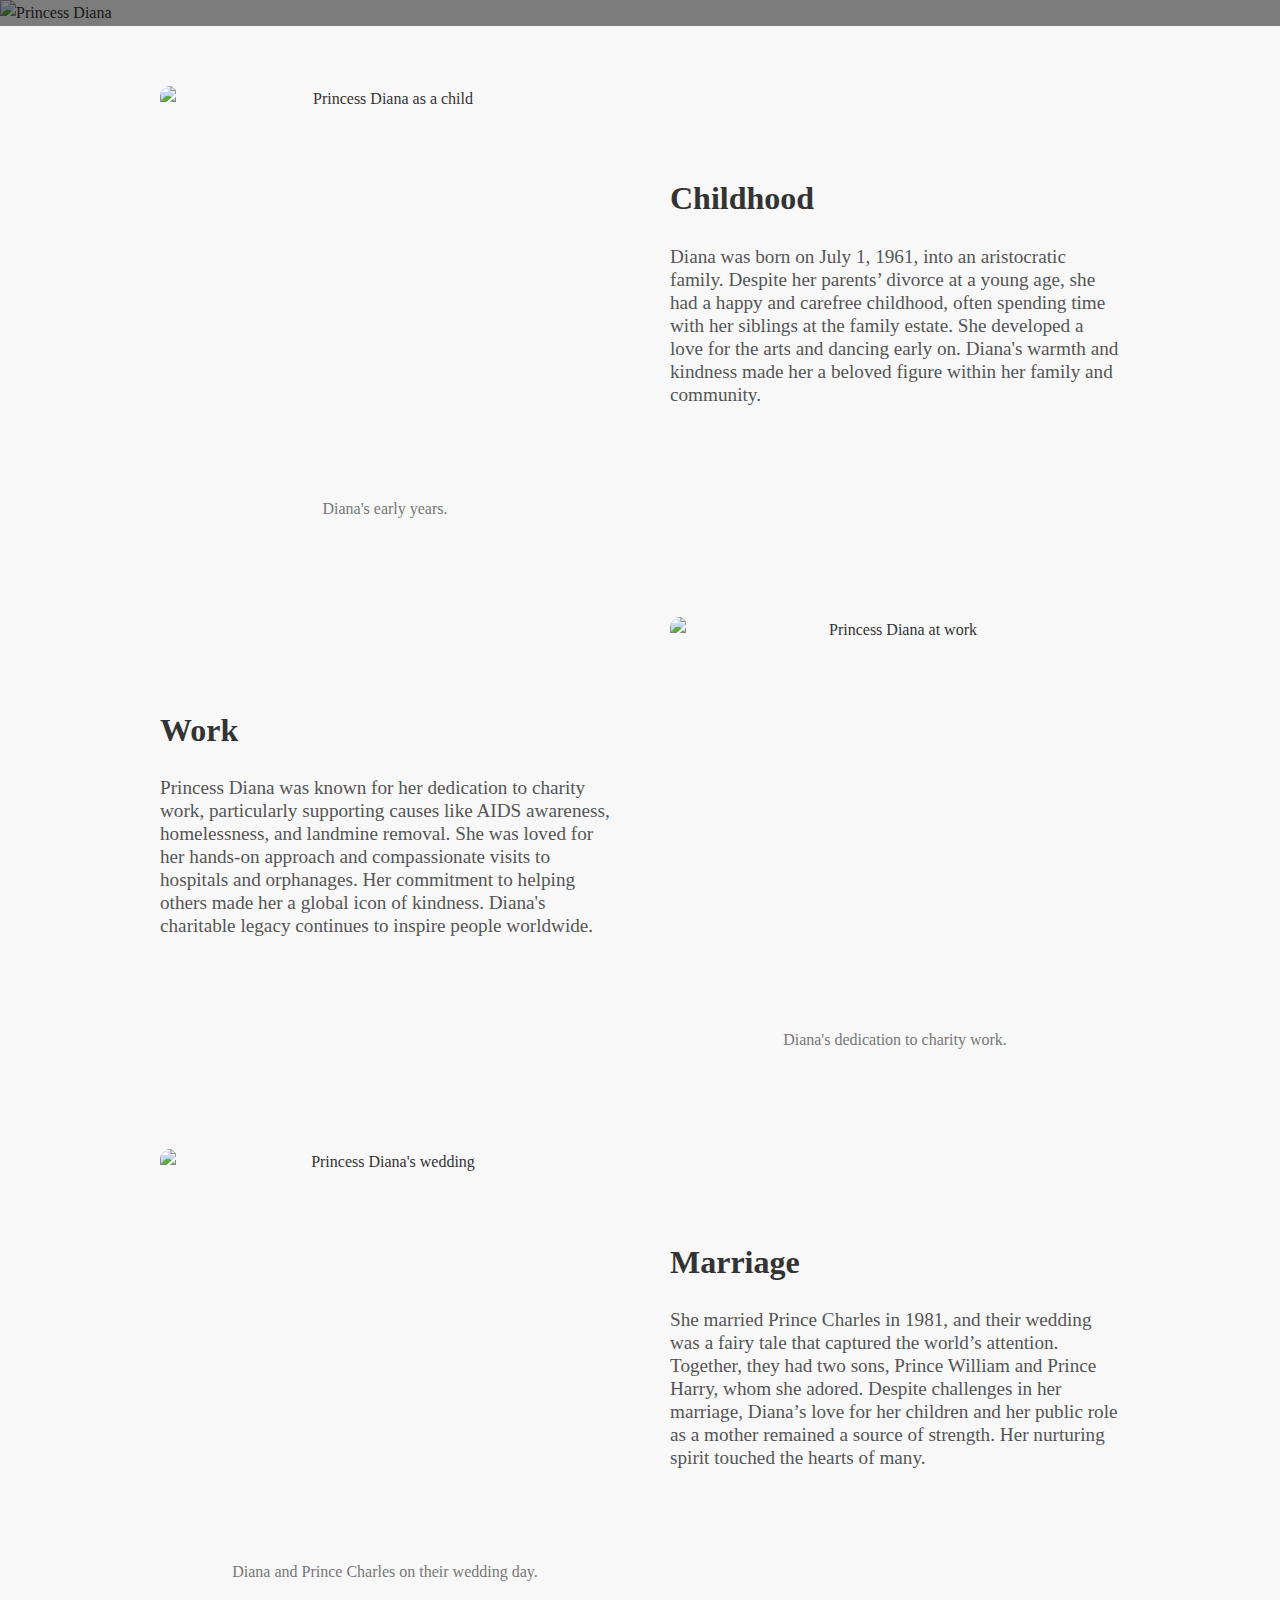
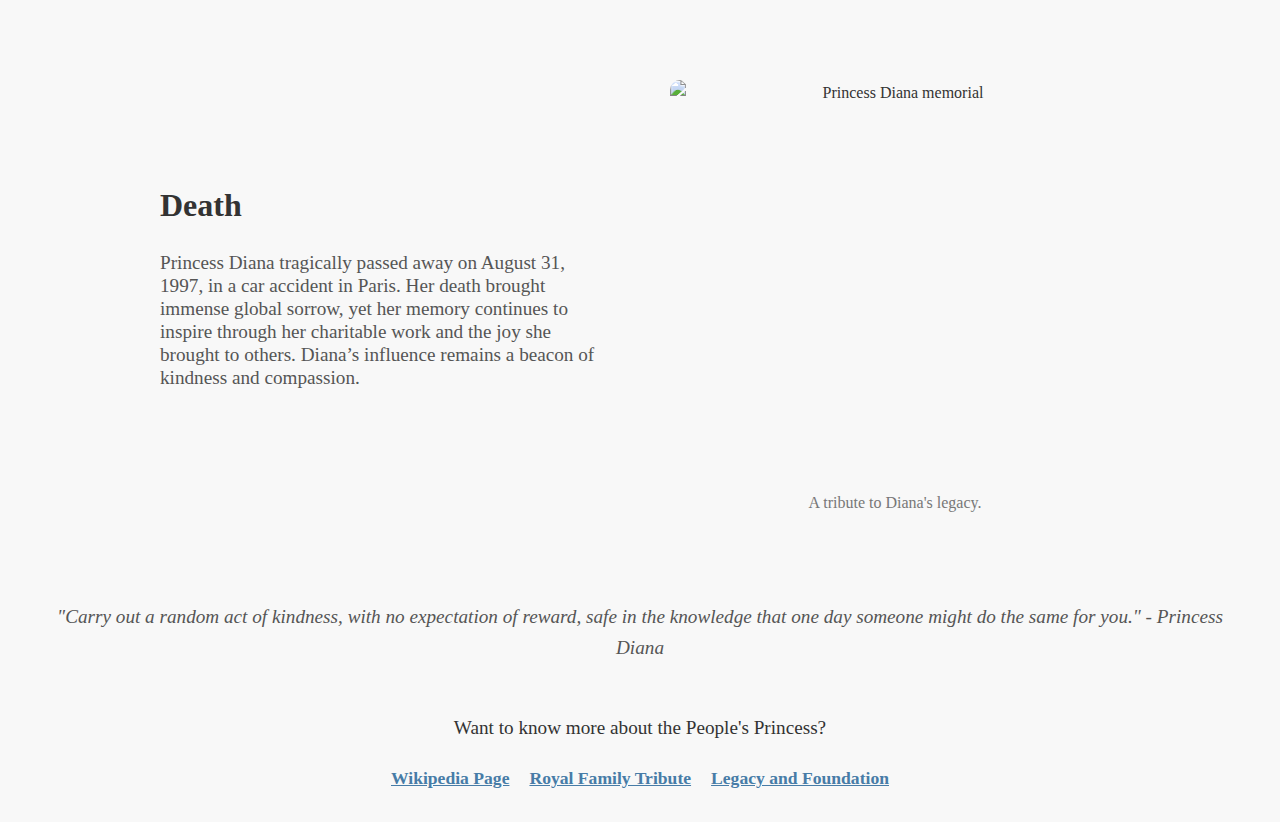
==== Project 2 - Tribute Page/index.html @ 509a227a "Tribute Page" ====
<!-- 
    Pragathi Ilango
    Tribute Page - To Princess Diana
    Part of teh freecodecamp project 2
    Coded on Dec 11, 2024
-->

<!DOCTYPE html>
<html lang="en">
<head>
    <meta charset="UTF-8">
    <meta name="viewport" content="width=device-width, initial-scale=1.0">
    <title>Princess Diana Tribute</title>
    <link rel="stylesheet" href="styles.css">
</head>
<body>
    <main id="main">
        <!-- Hero Section -->
        <section id="hero">
            <img id="image" src="hero-image.jpg" alt="Princess Diana" />
            <div id="overlay">
                <h1 id="title">Princess Diana</h1>
                <p><i> The People's Princess</i></p>
            </div>
        </section>

        <!-- Main Content Sections -->
        <section class="section">
            <div class="content">
                <h2>Childhood</h2>
                <p>Diana was born on July 1, 1961, into an aristocratic family. Despite her parents’ divorce at a young age, she had a happy and carefree childhood, often spending time with her siblings at the family estate. She developed a love for the arts and dancing early on. Diana's warmth and kindness made her a beloved figure within her family and community.</p>
            </div>
             <div id="img-div" class="left">
                <img id="image" src="childhood.jpg" alt="Princess Diana as a child">
                <p id="img-caption">Diana's early years.</p>
            </div>
        </section>

        <section class="section">
            <div class="content">
                <h2>Work</h2>
                <p>Princess Diana was known for her dedication to charity work, particularly supporting causes like AIDS awareness, homelessness, and landmine removal. She was loved for her hands-on approach and compassionate visits to hospitals and orphanages. Her commitment to helping others made her a global icon of kindness. Diana's charitable legacy continues to inspire people worldwide.</p>
            </div>
            <div id="img-div" class="right">
                <img id="image" src="work.jpg" alt="Princess Diana at work">
                <p id="img-caption">Diana's dedication to charity work.</p>
            </div>
        </section>

        <section class="section">
            <div class="content">
                <h2>Marriage</h2>
                <p>She married Prince Charles in 1981, and their wedding was a fairy tale that captured the world’s attention. Together, they had two sons, Prince William and Prince Harry, whom she adored. Despite challenges in her marriage, Diana’s love for her children and her public role as a mother remained a source of strength. Her nurturing spirit touched the hearts of many.</p>
            </div>
            <div id="img-div" class="left">
                <img id="image" src="marriage.jpg" alt="Princess Diana's wedding">
                <p id="img-caption">Diana and Prince Charles on their wedding day.</p>
            </div>
        </section>

        <section class="section">
            <div class="content">
                <h2>Death</h2>
                <p>Princess Diana tragically passed away on August 31, 1997, in a car accident in Paris. Her death brought immense global sorrow, yet her memory continues to inspire through her charitable work and the joy she brought to others. Diana’s influence remains a beacon of kindness and compassion.</p>
            </div>
            <div id="img-div" class="right">
                <img id="image" src="death.jpg" alt="Princess Diana memorial">
                <p id="img-caption">A tribute to Diana's legacy.</p>
            </div>
        </section>

        <!-- Quote Section -->
        <section id="quote">
            <blockquote>
                "Carry out a random act of kindness, with no expectation of reward, safe in the knowledge that one day someone might do the same for you." - Princess Diana
            </blockquote>
        </section>

        <!-- Links Section -->
        <section id="links">
            <p>Want to know more about the People's Princess?</p>
            <ul>
                <li><a id="tribute-link" href="https://en.wikipedia.org/wiki/Diana,_Princess_of_Wales" target="_blank">Wikipedia Page</a></li>
                <li><a id="tribute-link" href="https://www.royal.uk/diana-princess-wales" target="_blank">Royal Family Tribute</a></li>
                <li><a id="tribute-link" href="https://www.dianalegacy.com" target="_blank">Legacy and Foundation</a></li>
            </ul>
        </section>
    </main>
</body>
</html>
---- Project 2 - Tribute Page/styles.css ----
/* General Styles */
body {
    margin: 0;
    font-family: 'Merriweather', serif;
    line-height: 1.6;
    color: #333;
    background-color: #f8f8f8;
}


/* Hero Section */
#hero {
    position: relative;
    width: 100%;
    /* height: 100vh; - This is to cover the whole main area when you load a webpage*/
    overflow: hidden;
}

#hero img {
    width: 100%;
    height: 600px;
    object-fit: cover;
}

#overlay {
    position: absolute;
    top: 0;
    left: 0;
    width: 100%;
    height: 600px;
    background: rgba(0, 0, 0, 0.5); 
    display: flex;
    flex-direction: column;
    justify-content: center;
    align-items: center;
    color: #fff;
    text-align: center;
}

#overlay h1 {
    font-size: 3rem;
    margin: 0;
    font-weight: 100;
}

#overlay p {
    font-size: 1.2rem;
    margin: 10px 0 0;
}

.section {
    margin: 0 auto;
    max-width: 1000px; 
}

/* Section Styling */
.section {
    display: flex;
    align-items: center;
    justify-content: space-between;
    gap: 20px;
    margin-top: 40px;
}

/* Alternate Layouts for Sections */
.section:nth-child(odd) {
    flex-direction: row; /* Content on left, image on right */
}

.section:nth-child(even) {
    flex-direction: row-reverse; /* Content on right, image on left */
}

.section .content {
    flex: 1;
    padding: 20px;
    max-width: 50%;
    margin-top: -70px; /* to center the text with the image */
}

.section .content h2 {
    font-size: 2rem;
    margin-bottom: 20px;
    color: #333;
}

.section .content p {
    max-width: 600px; 
    margin: 0 auto; /* Center align the paragraph */
    text-align: left; 
    font-size: 1.2rem;
    line-height: 1.2;
    color: #555;
}

#img-div {
    flex: 1;
    max-width: 50%;
    padding: 20px;
    text-align: center;
}

#img-div img {
    width: 100%;
    height: 400px;
    object-fit: cover;
    /* max-width: 300px; */
    border-radius: 10px;
    display: block;
    margin: 0 auto;
}

#img-div p {
    margin-top: 10px;
    font-size: 1rem;
    color: #777;
}

/* Responsive Styling */
@media screen and (max-width: 768px) {
    .section {
        flex-direction: column; /* Stack content and image */
        text-align: center;
    }

    #img-div, .content {
        max-width: 100%;
    }
}


#img-caption {
    font-size: 0.9rem;
    margin-top: 10px;
    color: #777;
}

/* Alternating Layout */
.left {
    flex-direction: row;
}

.right {
    flex-direction: row-reverse;
}

/* Quote Section */
#quote {
    text-align: center;
    font-style: italic;
    margin: 50px 0;
    font-size: 1.5rem;
    color: #555;
}

#links{
    padding-bottom: 30px;
}

/* Links Section */
#links ul {
    list-style: none; 
    padding: 0;
    display: flex; 
    justify-content: center; /* Center align the links */
    gap: 20px; 
    margin: 0 auto;
}

#links ul li {
    margin: 0; 
}

#links ul li a {
    text-decoration: underline; 
    color: #477ca7; 
    font-size: 1.1rem; 
    font-weight: bold;
    transition: color 0.3s;
}

#links p {
    text-align: center; 
    margin-bottom: 20px; 
    font-size: 1.2rem; 
}

#links a:hover {
    color: black;
}

#quote{
    font-size: 1.2rem;
}
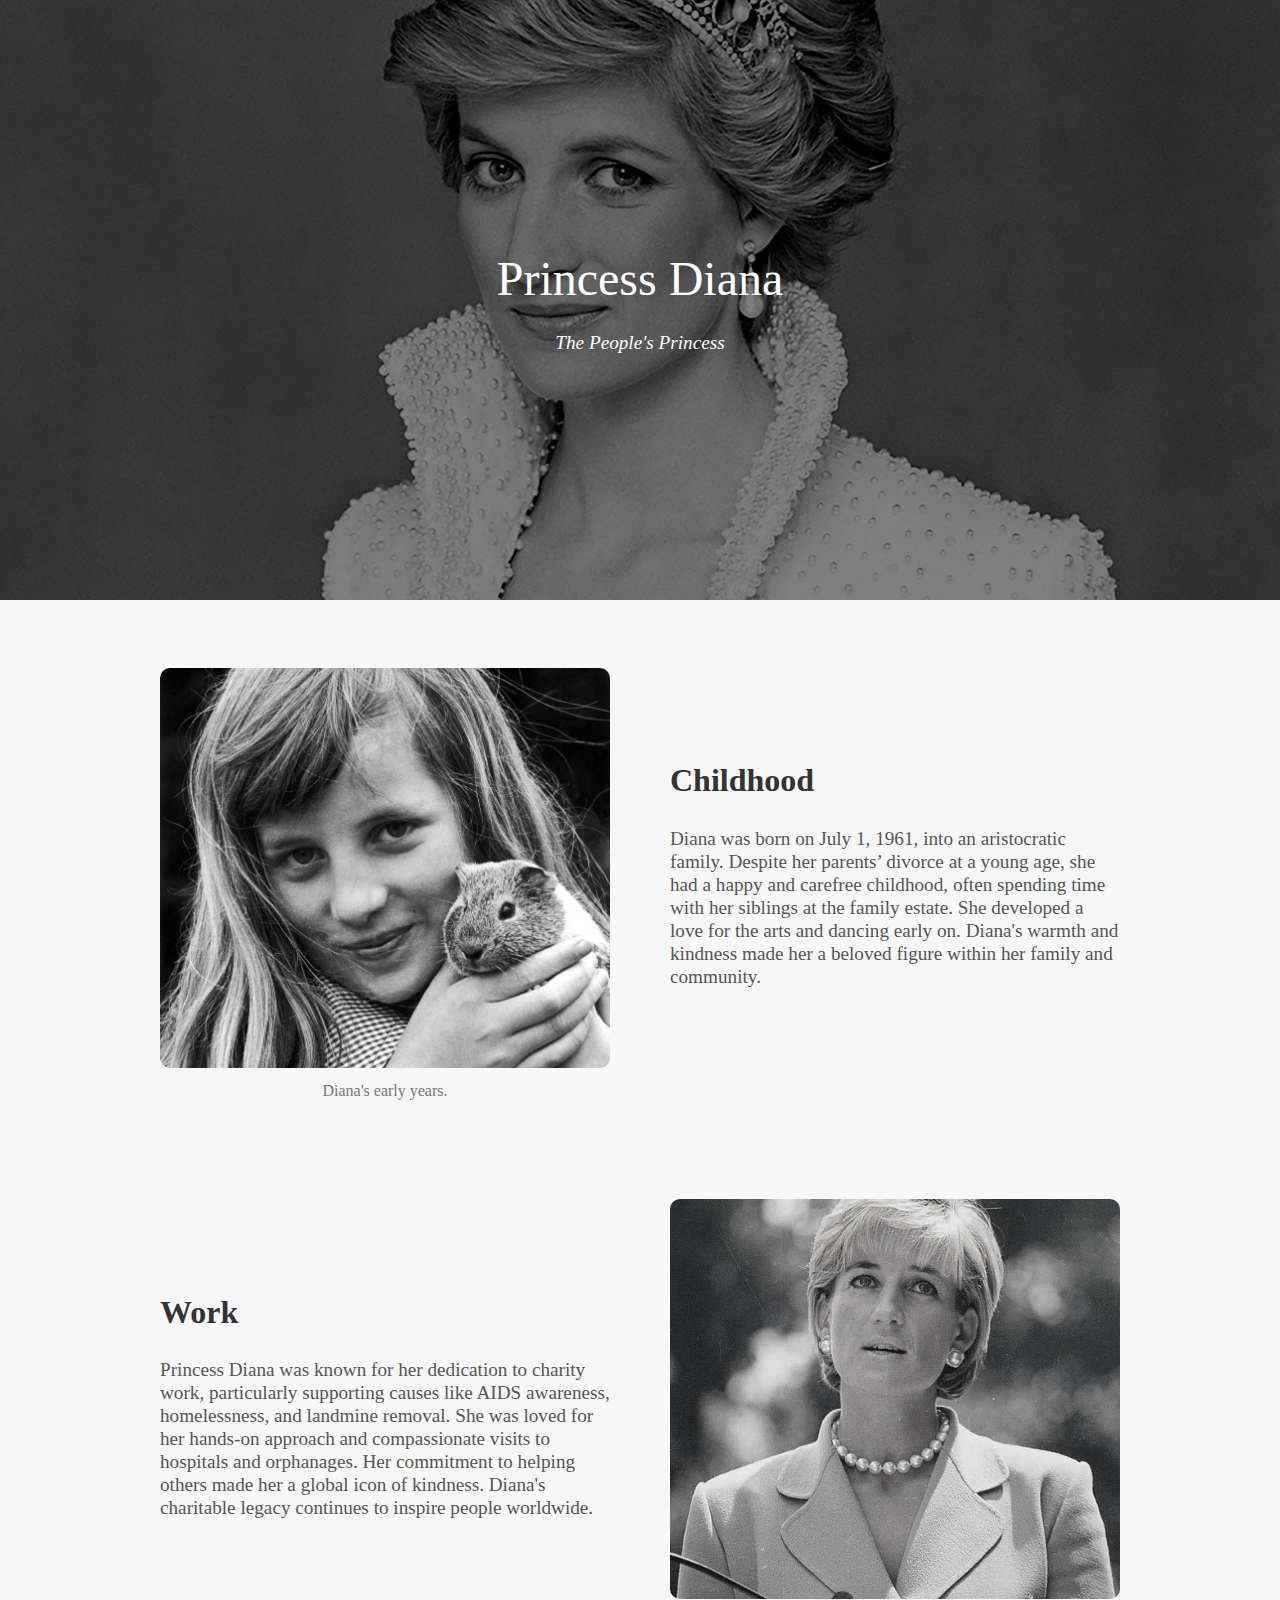
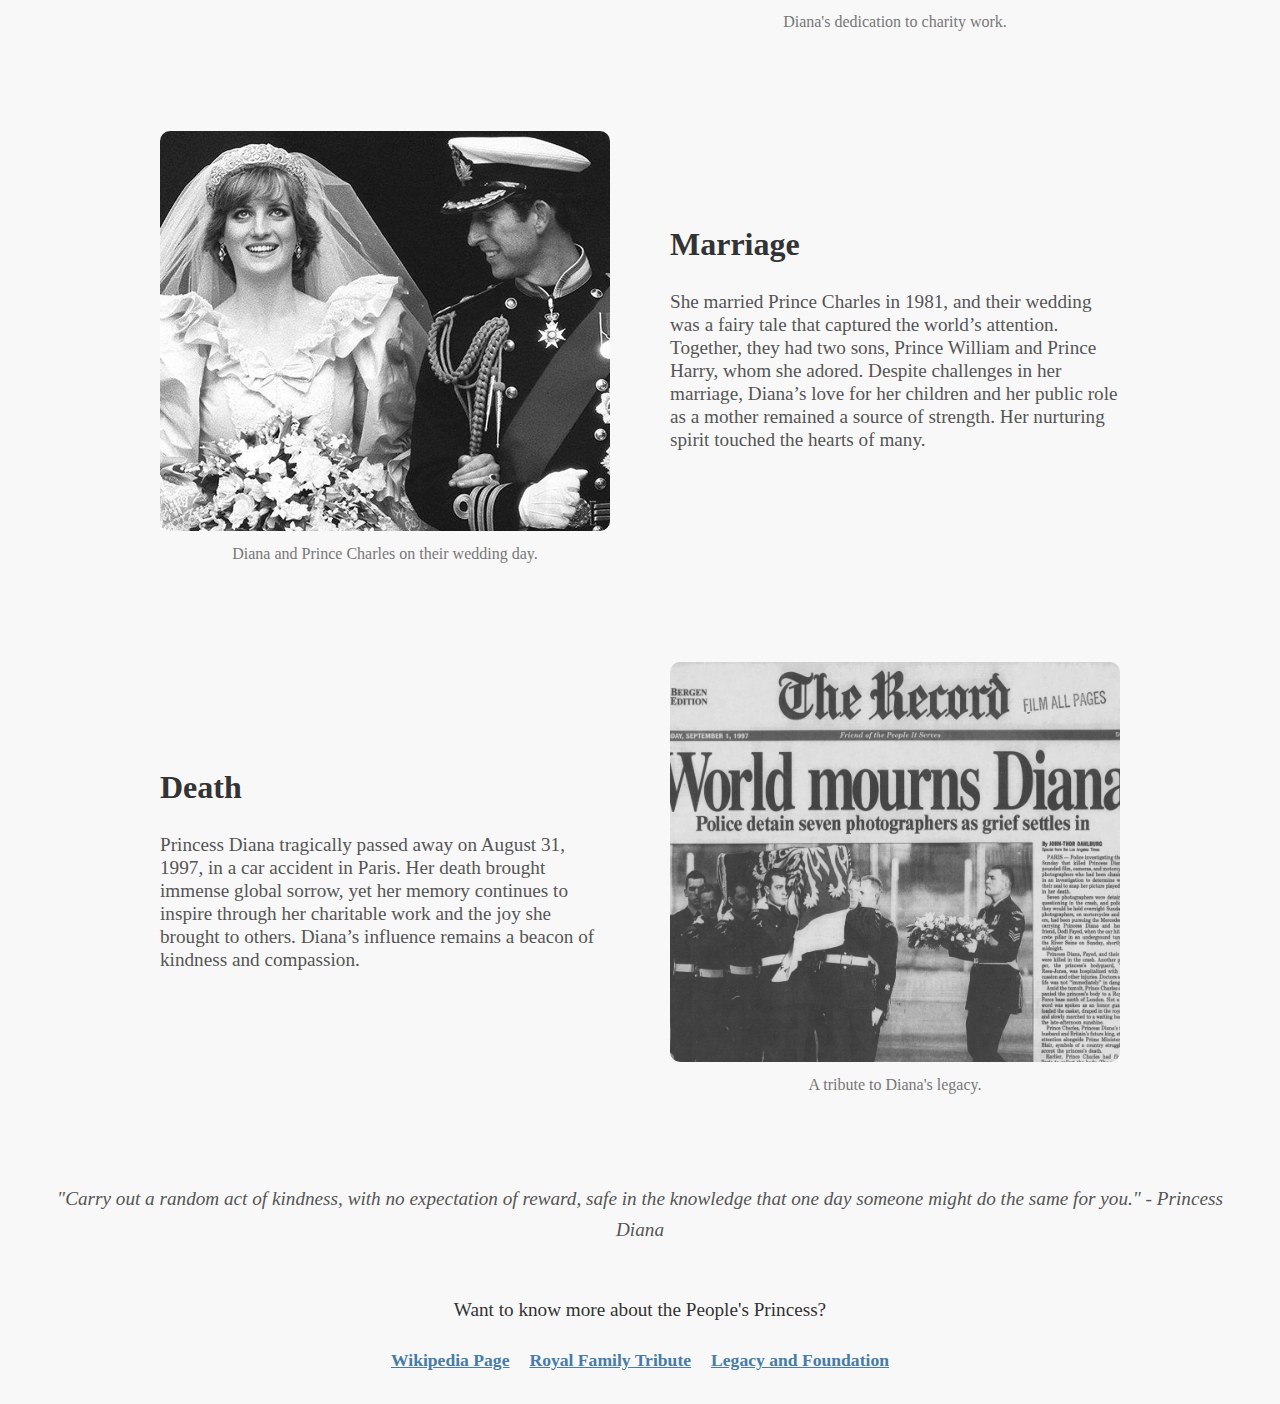
==== commit d3f9b901: "Updated index.html with correct image filenames" ====
--- a/Project 2 - Tribute Page/index.html
+++ b/Project 2 - Tribute Page/index.html
@@ -17,7 +17,7 @@
     <main id="main">
         <!-- Hero Section -->
         <section id="hero">
-            <img id="image" src="hero-image.jpg" alt="Princess Diana" />
+            <img id="image" src="hero-image-CNN.jpg" alt="Princess Diana" />
             <div id="overlay">
                 <h1 id="title">Princess Diana</h1>
                 <p><i> The People's Princess</i></p>
@@ -31,7 +31,7 @@
                 <p>Diana was born on July 1, 1961, into an aristocratic family. Despite her parents’ divorce at a young age, she had a happy and carefree childhood, often spending time with her siblings at the family estate. She developed a love for the arts and dancing early on. Diana's warmth and kindness made her a beloved figure within her family and community.</p>
             </div>
              <div id="img-div" class="left">
-                <img id="image" src="childhood.jpg" alt="Princess Diana as a child">
+                  <img id="image" src="childhood-National_Geographic.jpg" alt="Princess Diana as a child">
                 <p id="img-caption">Diana's early years.</p>
             </div>
         </section>
@@ -42,7 +42,7 @@
                 <p>Princess Diana was known for her dedication to charity work, particularly supporting causes like AIDS awareness, homelessness, and landmine removal. She was loved for her hands-on approach and compassionate visits to hospitals and orphanages. Her commitment to helping others made her a global icon of kindness. Diana's charitable legacy continues to inspire people worldwide.</p>
             </div>
             <div id="img-div" class="right">
-                <img id="image" src="work.jpg" alt="Princess Diana at work">
+                <img id="image" src="work-whoswho.jpg" alt="Princess Diana at work">
                 <p id="img-caption">Diana's dedication to charity work.</p>
             </div>
         </section>
@@ -53,7 +53,7 @@
                 <p>She married Prince Charles in 1981, and their wedding was a fairy tale that captured the world’s attention. Together, they had two sons, Prince William and Prince Harry, whom she adored. Despite challenges in her marriage, Diana’s love for her children and her public role as a mother remained a source of strength. Her nurturing spirit touched the hearts of many.</p>
             </div>
             <div id="img-div" class="left">
-                <img id="image" src="marriage.jpg" alt="Princess Diana's wedding">
+                <img id="image" src="marriage-6ABC.jpg" alt="Princess Diana's wedding">
                 <p id="img-caption">Diana and Prince Charles on their wedding day.</p>
             </div>
         </section>
@@ -64,7 +64,7 @@
                 <p>Princess Diana tragically passed away on August 31, 1997, in a car accident in Paris. Her death brought immense global sorrow, yet her memory continues to inspire through her charitable work and the joy she brought to others. Diana’s influence remains a beacon of kindness and compassion.</p>
             </div>
             <div id="img-div" class="right">
-                <img id="image" src="death.jpg" alt="Princess Diana memorial">
+                <img id="image" src="death-Newspapers.jpg" alt="Princess Diana memorial">
                 <p id="img-caption">A tribute to Diana's legacy.</p>
             </div>
         </section>
@@ -87,4 +87,4 @@
         </section>
     </main>
 </body>
-</html>+</html>
